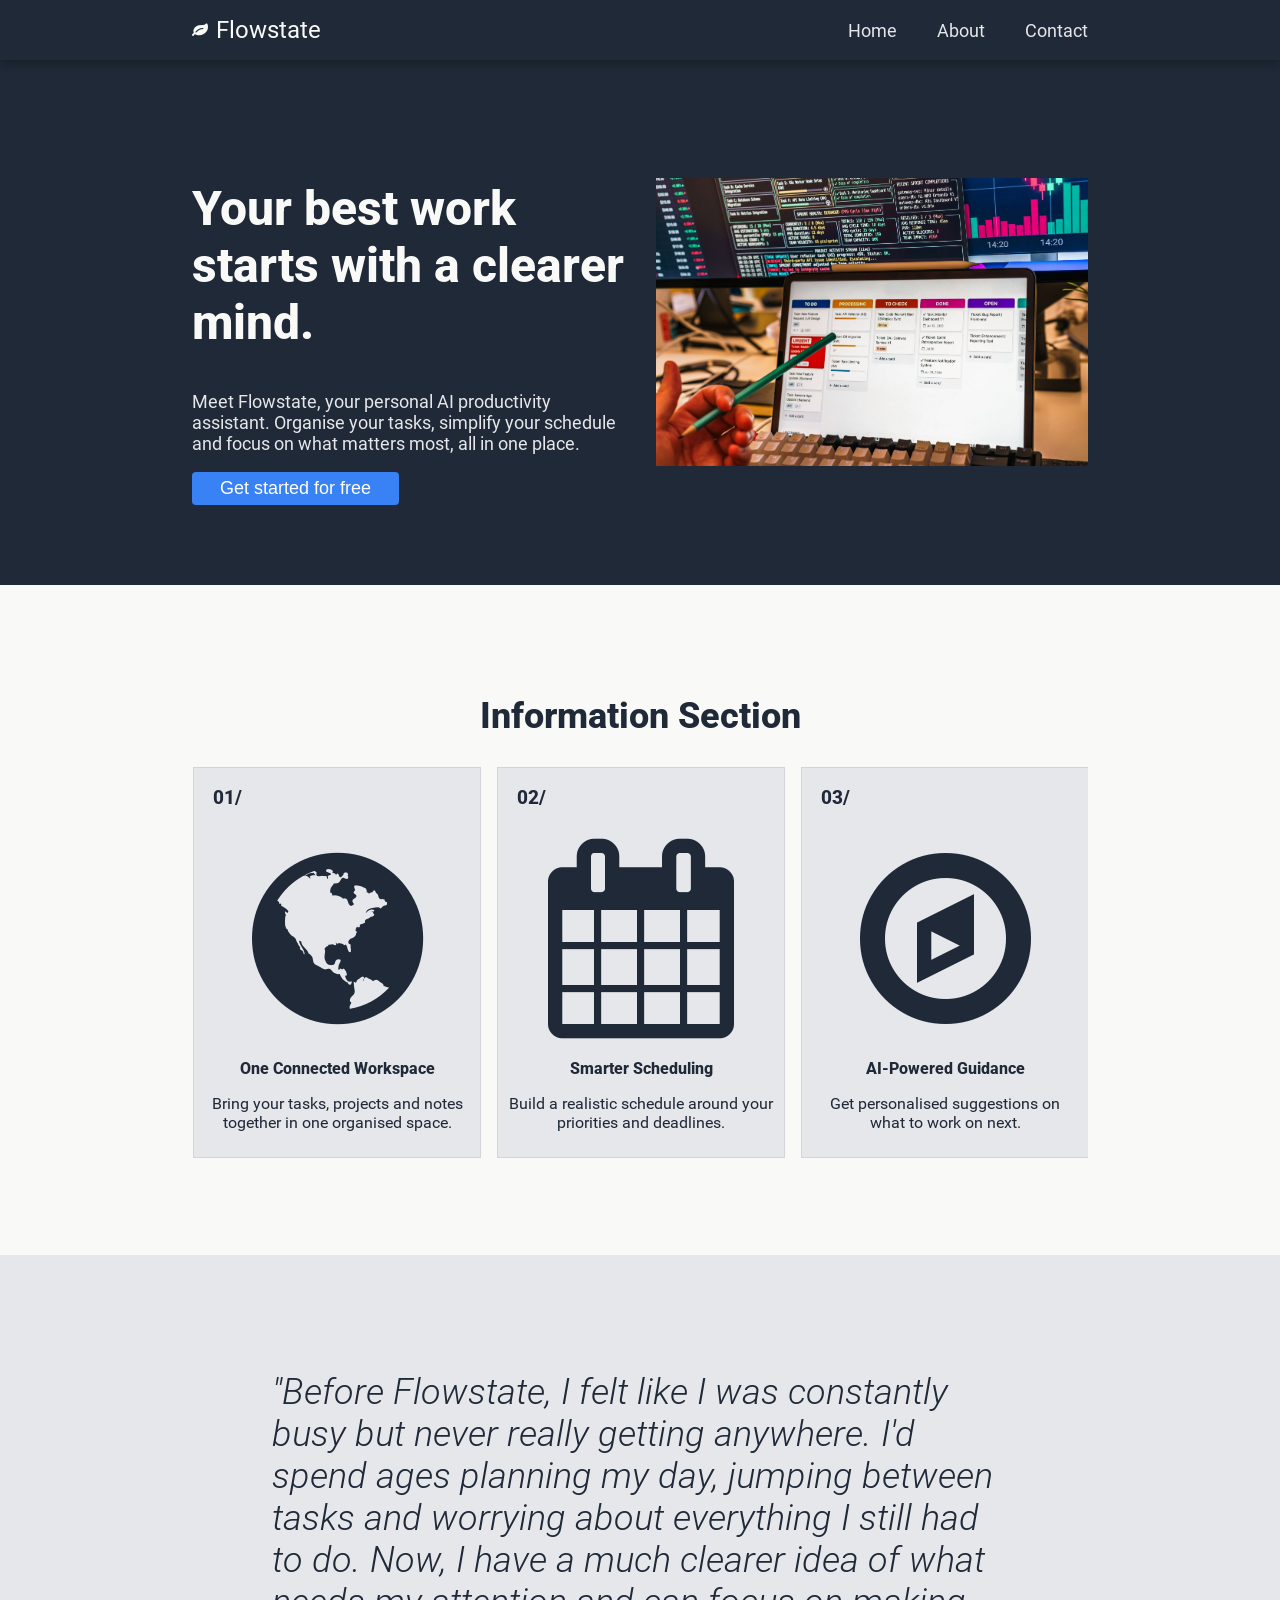
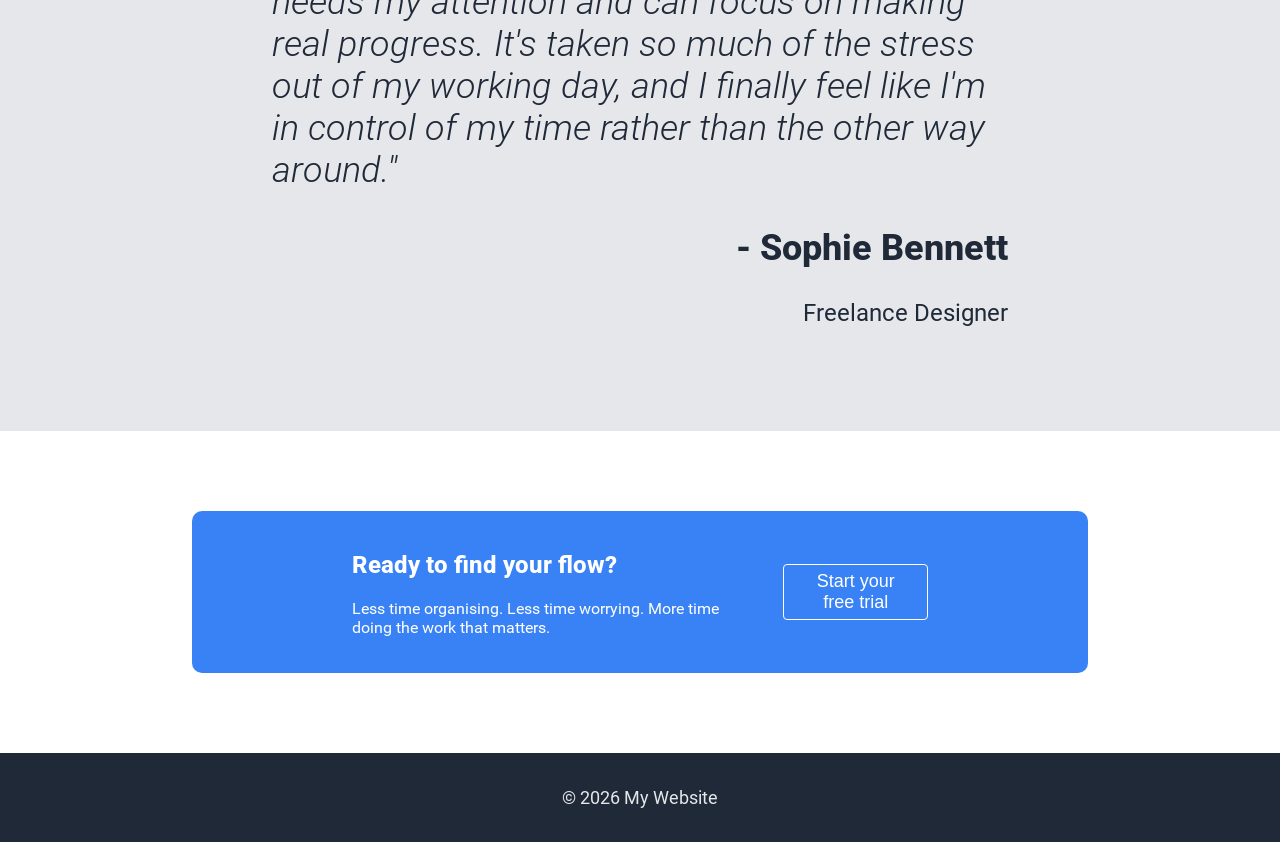
==== index.html @ 9361b4d7 "Made Logo a link to the home page Wrapped the logo text with anchor tag to make it navigate to the h" ====
<!DOCTYPE html>
<html lang="en">

<head>
    <meta charset="UTF-8">
    <meta name="viewport" content="width=device-width, initial-scale=1.0">
    <link rel="stylesheet" href="https://cdnjs.cloudflare.com/ajax/libs/font-awesome/4.7.0/css/font-awesome.min.css">
    <link rel="stylesheet" href="styles.css">
    <title>Document</title>
</head>

<body>
    <header class="header">
        <div class="brand">
            <i class="fa fa-leaf" aria-hidden="true"></i>
            <a href="index.html" class="brand-link">
                <h1 class="logo">Flowstate</h1>
            </a>
        </div>
        <input type="checkbox" id="nav-toggle" class="nav-toggle-checkbox">
        <label for="nav-toggle" class="nav-toggle">
            <i class="fa fa-bars"></i>
        </label>
        <div class="nav-container">
            <nav>
                <a href="index.html">Home</a>
            </nav>
            <nav>
                <a href="about.html">About</a>
            </nav>
            <nav>
                <a href="contact.html">Contact</a>
            </nav>
        </div>
    </header>
    <main>
        <section class="hero">
            <div>
                <h1>Your best work starts with a clearer mind.</h1>
                <p>Meet Flowstate, your personal AI productivity assistant. Organise your tasks, simplify your schedule
                    and focus on
                    what matters most, all in one place.</p>
                <button id="sign-up">Get started for free</button>
            </div>
            <div>
                <picture>
                    <source srcset="images/home/productivity-small.jpg" media="(max-width: 375px)">
                    <source srcset="images/home/productivity-medium.jpg" media="(max-width: 768px)">
                    <img src="images/home/productivity-large.jpg" alt="Lake surrounded by mountains">
                </picture>
            </div>
        </section>
        <section class="information">
            <!-- div containers have been added as a placeholder for now -->
            <h1>Information Section</h1>
            <ul>
                <li>
                    <h3>01/</h3>
                    <div><i class="fa fa-globe"></i></div>
                    <h4>One Connected Workspace</h4>
                    <p>Bring your tasks, projects and notes together in one organised space.</p>
                </li>
                <li>
                    <h3>02/</h3>
                    <div><i class="fa fa-calendar"></i></div>
                    <h4>Smarter Scheduling</h4>
                    <p>Build a realistic schedule around your priorities and deadlines.</p>
                </li>
                <li>
                    <h3>03/</h3>
                    <div><i class="fa fa-compass"></i></div>
                    <h4>AI-Powered Guidance</h4>
                    <p>Get personalised suggestions on what to work on next.</p>
                </li>
                <li>
                    <h3>04/</h3>
                    <div><i class="fa fa-paper-plane"></i></div>
                    <h4>Effortless Task Planning</h4>
                    <p>Turn your ideas and goals into clear, actionable tasks.</p>
                </li>
                <li>
                    <h3>05/</h3>
                    <div><i class="fa fa-bar-chart"></i></div>
                    <h4>Time & Resource Insights</h4>
                    <p>Understand where your time goes and make better use of it.</p>
                </li>
                <li>
                    <h3>06/</h3>
                    <div><i class="fa fa-gears"></i></div>
                    <h4>Automated Workflows</h4>
                    <p>Let AI handle repetitive planning and organisation.</p>
                </li>
                <li>
                    <h3>07/</h3>
                    <div><i class="fa fa-hourglass"></i></div>
                    <h4>Focus Time</h4>
                    <p>Protect your time for deep work and minimise distractions.</p>
                </li>
                <li>
                    <h3>08/</h3>
                    <div><i class="fa fa-thumbs-up"></i></div>
                    <h4>Progress & Achievements</h4>
                    <p>Track your progress, recognise your wins and build momentum.</p>
                </li>
            </ul>
        </section>
        <section class="testimonials">
            <p>"Before Flowstate, I felt like I was constantly busy but never really getting anywhere. I'd spend ages
                planning my day,
                jumping between tasks and worrying about everything I still had to do. Now, I have a much clearer idea
                of what needs
                my attention and can focus on making real progress. It's taken so much of the stress out of my working
                day, and I
                finally feel like I'm in control of my time rather than the other way around."</p>
            <h2>- Sophie Bennett</h2>
            <h3>Freelance Designer</h3>
        </section>
        <section class="cta">
            <div class="cta-container">
                <div>
                    <h2>Ready to find your flow?</h2>
                    <p>Less time organising. Less time worrying. More time doing the work that matters.</p>
                </div>
                <div>
                    <button>Start your free trial</button>
                </div>
            </div>
        </section>
    </main>
    <footer class="footer">
        <p>&copy; 2026 My Website</p>
    </footer>
</body>

</html>
---- styles.css ----
@font-face {
    font-family: 'Roboto';
    src: url('fonts/Roboto-Regular.woff') format('woff');
    font-weight: 400;
    font-style: normal;
}

@font-face {
    font-family: 'Roboto';
    src: url('fonts/Roboto-ExtraBold.woff') format('woff');
    font-weight: 800;
    font-style: normal;
}

@font-face {
    font-family: 'Roboto';
    src: url('fonts/Roboto-LightItalic.woff') format('woff');
    font-weight: 300;
    font-style: italic;
}

:root {
    --color-dark: #1F2937;
    --color-light: #F9FAF8;
    --color-gray: #E5E7EB;
    --color-border: #D1D5DB;
    --color-divider: #4B5563;
    --color-accent: #3882F6;
    --color-accent-hover: #2C6CD3;
    --color-white: #FFF;
    --color-black: #000;
}

html {
    font-family: 'Roboto', sans-serif;
    font-weight: 400;
    font-style: normal;
}

body {
    margin: 0;
    background-color: var(--color-white);
}

.logo {
    font-size: 24px;
    font-weight: 400;
    color: var(--color-light);
    margin: 0;
}

.brand {
    display: flex;
    align-items: center;
    gap: 0.5rem;
    color: var(--color-light);
}

.brand-link {
    text-decoration: none;
}

.header {
    display: flex;
    justify-content: space-between;
    align-items: center;
    padding: 1rem 15%;
    background-color: var(--color-dark);
    position: relative;
    z-index: 1;
    box-shadow: 0 4px 8px rgba(0, 0, 0, 0.25);
}

.nav-container {
    display: flex;
    color: var(--color-white);
    gap: 40px;
}

.nav-container a {
    color: var(--color-gray);
    text-decoration: none;
    font-size: 18px;
}

.nav-toggle {
    display: none;
    color: var(--color-light);
}

.nav-toggle-checkbox {
    display: none;
}

.footer {
    display: flex;
    justify-content: center;
    align-items: center;
    padding: 1rem 15%;
    background-color: var(--color-dark);
    color: var(--color-gray);
    font-size: 18px;
}

.hero {
    display: flex;
    padding: 5rem 15%;
    background-color: var(--color-dark);
    align-items: center;
    justify-content: space-between;
    gap: 2rem;
}

.hero>div {
    flex: 1;
}

.hero img {
    max-width: 100%;
    display: block;
}

.hero h1 {
    color: var(--color-light);
    font-size: 48px;
    font-weight: 800;
}

.hero p {
    color: var(--color-gray);
    font-size: 18px;
}

#sign-up {
    padding: 6px 28px;
    font-size: 18px;
    background-color: var(--color-accent);
    color: var(--color-white);
    border: none;
    border-radius: 4px;
    cursor: pointer;
}

#sign-up:hover {
    background-color: var(--color-accent-hover);
}

.information {
    padding: 5rem 15%;
    background-color: var(--color-light);
    text-align: center;
}

.information h1 {
    font-size: 36px;
    font-weight: 800;
    color: var(--color-dark);
}

.information ul h3 {
    text-align: left;
    margin: 10px;
}

.information ul h4 {
    margin: 0;
}

.information ul {
    display: flex;
    gap: 1rem;
    overflow-x: scroll;
    scroll-snap-type: x mandatory;
    padding: 1px;
}

.information ul::scroll-button(*) {
    border: 0;
    font-size: 2rem;
    background: none;
    color: var(--color-dark);
    opacity: 0.7;
    cursor: pointer;
}

.information ul::scroll-button(*):hover,
.information ul::scroll-button(*):focus {
    opacity: 1;
}

.information ul::scroll-button(*):active {
    translate: 1px 1px;
}

.information ul::scroll-button(*):disabled {
    color: var(--color-gray);
    cursor: unset;
}

.information ul::scroll-button(left) {
    content: "◄" / "Previous";
}

.information ul::scroll-button(right) {
    content: "►" / "Next";
}

.information ul li {
    background-color: var(--color-gray);
    border: 1px solid var(--color-border);
    display: flex;
    flex-direction: column;
    align-items: left;
    color: var(--color-dark);
    flex: 0 0 30%;
    scroll-snap-align: center;
    padding: 1%;
}

.information div {
    height: 200px;
    width: 200px;
    margin: 20px;
    border-radius: 10%;
    align-self: center;
}

.information div i {
    font-size: 200px;
    color: var(--color-dark);
}

.testimonials {
    padding: 5rem 15%;
    background-color: var(--color-gray);
    text-align: center;
}

.testimonials p {
    padding: 0 5rem;
    font-size: 36px;
    font-weight: 300;
    font-style: italic;
    text-align: left;
    color: var(--color-dark);
}

.testimonials h2,
.testimonials h3 {
    padding: 0 5rem;
    font-size: 36px;
    font-weight: 800;
    text-align: right;
    color: var(--color-dark);
}

.testimonials h3 {
    font-size: 24px;
    font-weight: 400;
    text-align: right;
    color: var(--color-dark);
}

.cta {
    padding: 5rem 15%;
    text-align: center;
}

.cta-container {
    padding: 20px 10rem;
    display: flex;
    background-color: var(--color-accent);
    justify-content: space-between;
    align-items: center;
    gap: 2rem;
    color: var(--color-white);
    border-radius: 10px;
}

.cta-container:first-child {
    text-align: left;
}

.cta button {
    padding: 6px 28px;
    font-size: 18px;
    background-color: var(--color-accent);
    color: var(--color-white);
    border: 1px solid var(--color-white);
    border-radius: 4px;
    cursor: pointer;
}

.cta button:hover {
    background-color: var(--color-white);
    color: var(--color-accent);
}

.submit-form-button {
    padding: 6px 28px;
    font-size: 18px;
    background-color: var(--color-accent);
    color: var(--color-white);
    border: none;
    border-radius: 4px;
    cursor: pointer;
    height: 45px;
    margin-top: 15px;
}

.submit-form-button:hover {
    background-color: var(--color-accent-hover);
}

.contact-form {
    display: flex;
    flex-direction: column;
    gap: 1rem;
    max-width: 600px;
    margin: 0 auto;
    color: var(--color-white);
}

#form-input {
    padding: 6px 12px;
    font-size: 16px;
    border-radius: 4px;
    background-color: var(--color-white);
    color: var(--color-black);
    height: 27px;
}

#message {
    padding: 6px 12px;
    font-size: 16px;
    border-radius: 4px;
    background-color: var(--color-white);
    color: var(--color-black);
    height: 150px;
}

#contact-text {
    color: var(--color-white);
}

#contact-content {
    flex-direction: column;
    display: flex;
    gap: 2rem;
    text-align: left;
}

.contact-form-container {
    text-align: left;
}

.about-hero {
    align-items: stretch;
}

.about-hero-text {
    display: flex;
    flex-direction: column;
    justify-content: space-between;
}

.about-team h1,
.about-principles h1 {
    font-size: 36px;
    font-weight: 800;
    color: var(--color-dark);
}

.about-team {
    padding: 5rem 15%;
    background-color: var(--color-light);
    text-align: left;
    color: var(--color-dark);
}

.about-team>p {
    font-size: 18px;
}

.about-team-card {
    flex: 1;
    display: flex;
    flex-direction: column;
    align-items: flex-start;
    justify-content: space-between;
    gap: 4rem;
    padding: 2rem;
    background-color: var(--color-gray);
    border: 1px solid var(--color-border);
}

.about-team-photo {
    display: flex;
    justify-content: center;
    align-items: center;
    width: 160px;
    height: 160px;
    background-color: var(--color-dark);
}

.about-team-photo i {
    font-size: 100px;
    color: var(--color-light);
}

.about-team-info h3 {
    font-size: 22px;
    font-weight: 800;
    margin: 0 0 0.25rem;
}

.about-team-info p {
    margin: 0;
    color: var(--color-accent);
}

.about-team ul {
    display: flex;
    gap: 2rem;
    padding: 0;
    margin: 3rem 0 0;
    list-style: none;
}

.about-principles {
    padding: 5rem 15%;
    background-color: var(--color-dark);
    color: var(--color-gray);
}

.about-principles h1 {
    color: var(--color-light);
}

.about-principles ul {
    padding: 0;
    margin: 3rem 0 0;
    list-style: none;
}

.about-principles li {
    display: grid;
    grid-template-columns: 1fr 1fr 1fr;
    gap: 2rem;
    padding: 1.5rem 0;
    border-bottom: 1px solid var(--color-divider);
}

.about-principles li:last-child {
    border-bottom: none;
}

.about-principles li h3,
.about-principles li h2,
.about-principles li p {
    margin: 0;
    font-size: 18px;
    font-weight: 400;
    line-height: 1.6;
}

.about-principles li h3 {
    color: var(--color-accent);
}

.about-principles li h2 {
    color: var(--color-light);
}

@media (max-width: 768px) {
    .header:has(.nav-toggle-checkbox:checked) {
        box-shadow: none;
    }

    .nav-toggle {
        display: block;
        font-size: 28px;
        cursor: pointer;
    }

    .nav-container {
        display: none;
        flex-direction: column;
        gap: 10px;
        position: absolute;
        top: 80px;
        left: 0;
        padding: 2rem 15%;
        box-sizing: border-box;
        overflow-y: hidden;
        box-shadow: 0 10px 10px rgba(0, 0, 0, 0.16);
        width: 100%;
        background-color: var(--color-dark);
    }

    .nav-toggle-checkbox:checked~.nav-container {
        display: flex;
    }

    .hero {
        flex-direction: column;
        text-align: center;
        padding: 3rem 10%;
    }

    .hero h1 {
        margin: 0;
    }

    .hero>div {
        flex: unset;
    }

    .information {
        padding: 3rem 10%;
    }

    .information ul {
        flex-direction: row;
        padding: 0;
    }

    /* .information ul li {
        flex: 0 0 33.33%;
    } */

    .testimonials {
        padding: 3rem 10%;
    }

    .testimonials p,
    .testimonials h2 {
        text-align: center;
        padding: 0;
        font-size: 24px;
    }

    .cta {
        padding: 3rem 10%;
    }

    .cta-container {
        flex-direction: column;
        padding: 1rem;
        gap: 1rem;
    }

    .cta-container:first-child {
        text-align: center;
    }

    .contact-form-container {
        width: 100%;
    }

    .about-team,
    .about-principles {
        padding: 3rem 10%;
    }

    .about-team ul {
        flex-direction: column;
    }

    .about-principles li {
        grid-template-columns: 1fr;
        gap: 0.5rem;
    }
}

@media (max-width: 375px) {
    .header {
        text-align: center;
        padding: 10px 10%;
    }

    .logo {
        font-size: 20px;
    }

    .nav-container {
        flex-direction: column;
        gap: 20px;
        align-items: center;
    }

    .hero h1 {
        font-size: 36px;
    }

    .information h1,
    .about-team h1,
    .about-principles h1 {
        font-size: 28px;
    }

    .testimonials p,
    .testimonials h2 {
        font-size: 18px;
    }
}
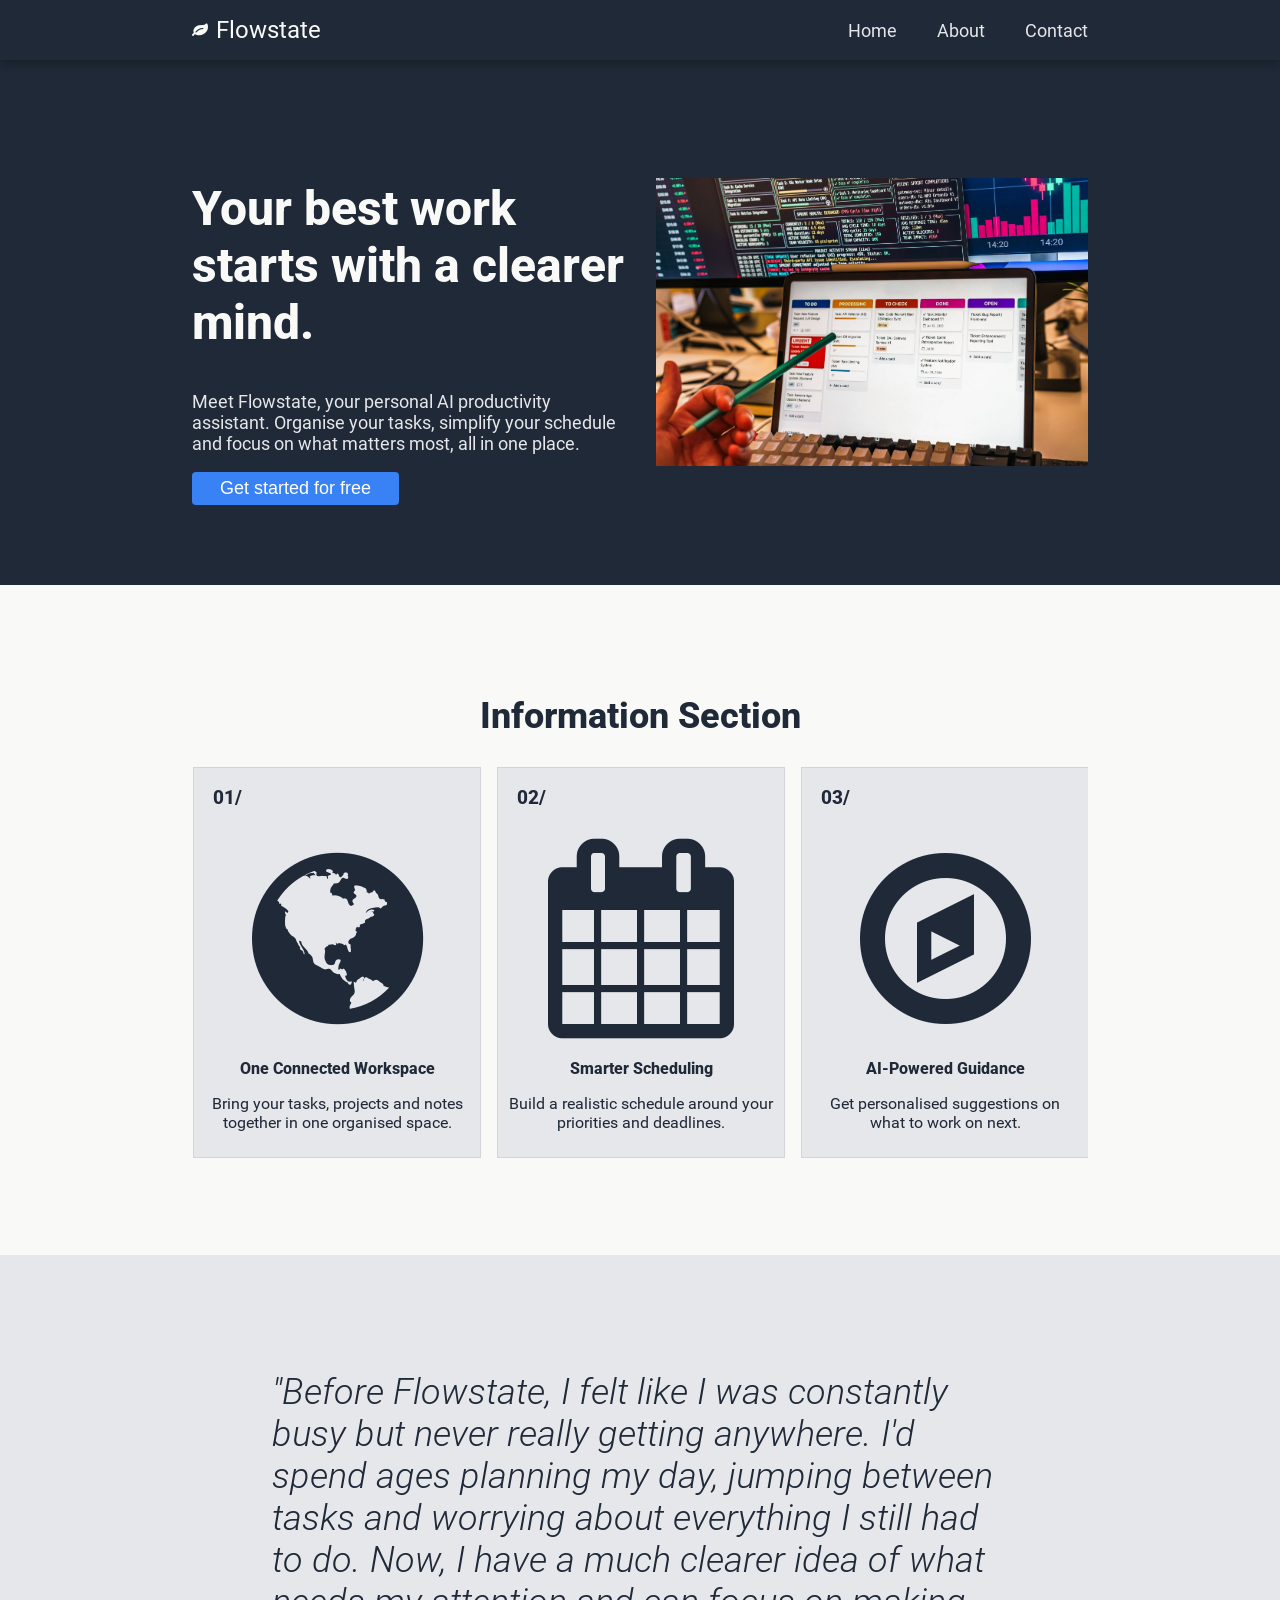
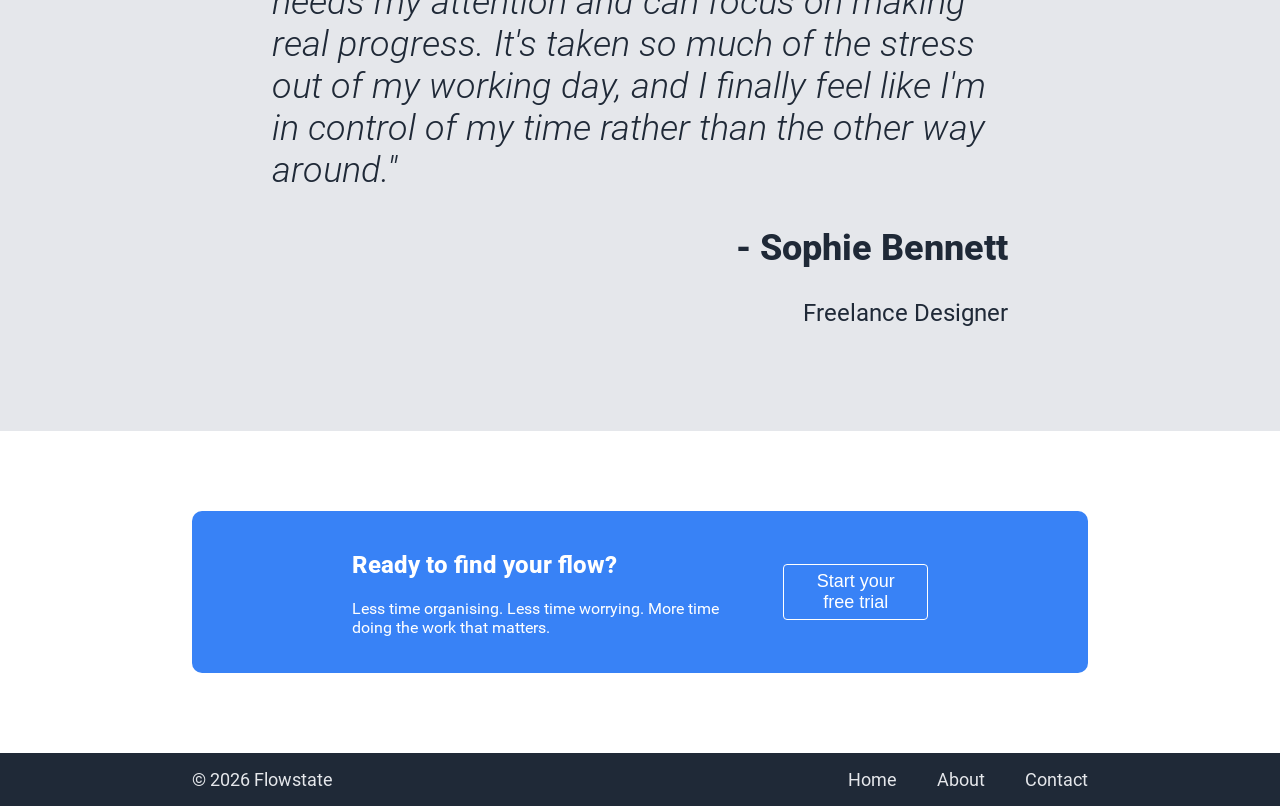
==== commit b8c92591: "footer links added navigation links to other pages in the footer, to adhere to the infinity concept" ====
--- a/index.html
+++ b/index.html
@@ -6,7 +6,7 @@
     <meta name="viewport" content="width=device-width, initial-scale=1.0">
     <link rel="stylesheet" href="https://cdnjs.cloudflare.com/ajax/libs/font-awesome/4.7.0/css/font-awesome.min.css">
     <link rel="stylesheet" href="styles.css">
-    <title>Document</title>
+    <title>Home | Flowstate</title>
 </head>
 
 <body>
@@ -21,17 +21,11 @@
         <label for="nav-toggle" class="nav-toggle">
             <i class="fa fa-bars"></i>
         </label>
-        <div class="nav-container">
-            <nav>
-                <a href="index.html">Home</a>
-            </nav>
-            <nav>
-                <a href="about.html">About</a>
-            </nav>
-            <nav>
-                <a href="contact.html">Contact</a>
-            </nav>
-        </div>
+        <nav class="nav-container">
+            <a href="index.html">Home</a>
+            <a href="about.html">About</a>
+            <a href="contact.html">Contact</a>
+        </nav>
     </header>
     <main>
         <section class="hero">
@@ -40,15 +34,13 @@
                 <p>Meet Flowstate, your personal AI productivity assistant. Organise your tasks, simplify your schedule
                     and focus on
                     what matters most, all in one place.</p>
-                <button id="sign-up">Get started for free</button>
+                <a href="contact.html"><button id="sign-up">Get started for free</button></a>
             </div>
-            <div>
-                <picture>
-                    <source srcset="images/home/productivity-small.jpg" media="(max-width: 375px)">
-                    <source srcset="images/home/productivity-medium.jpg" media="(max-width: 768px)">
-                    <img src="images/home/productivity-large.jpg" alt="Lake surrounded by mountains">
-                </picture>
-            </div>
+            <picture>
+                <source srcset="images/home/productivity-small.jpg" media="(max-width: 375px)">
+                <source srcset="images/home/productivity-medium.jpg" media="(max-width: 768px)">
+                <img src="images/home/productivity-large.jpg" alt="Lake surrounded by mountains">
+            </picture>
         </section>
         <section class="information">
             <!-- div containers have been added as a placeholder for now -->
@@ -105,13 +97,13 @@
             </ul>
         </section>
         <section class="testimonials">
-            <p>"Before Flowstate, I felt like I was constantly busy but never really getting anywhere. I'd spend ages
+            <blockquote>"Before Flowstate, I felt like I was constantly busy but never really getting anywhere. I'd spend ages
                 planning my day,
                 jumping between tasks and worrying about everything I still had to do. Now, I have a much clearer idea
                 of what needs
                 my attention and can focus on making real progress. It's taken so much of the stress out of my working
                 day, and I
-                finally feel like I'm in control of my time rather than the other way around."</p>
+                finally feel like I'm in control of my time rather than the other way around."</blockquote>
             <h2>- Sophie Bennett</h2>
             <h3>Freelance Designer</h3>
         </section>
@@ -122,13 +114,18 @@
                     <p>Less time organising. Less time worrying. More time doing the work that matters.</p>
                 </div>
                 <div>
-                    <button>Start your free trial</button>
+                    <a href="contact.html"><button>Start your free trial</button></a>
                 </div>
             </div>
         </section>
     </main>
     <footer class="footer">
-        <p>&copy; 2026 My Website</p>
+        <p>&copy; 2026 Flowstate</p>
+        <nav class="footer-links">
+            <a href="index.html">Home</a>
+            <a href="about.html">About</a>
+            <a href="contact.html">Contact</a>
+        </nav>
     </footer>
 </body>
 
--- a/styles.css
+++ b/styles.css
@@ -38,8 +38,21 @@
 }
 
 body {
+    display: flex;
+    flex-direction: column;
     margin: 0;
+    min-height: 100vh;
     background-color: var(--color-white);
+}
+
+main {
+    display: flex;
+    flex-direction: column;
+    flex: 1;
+}
+
+.contact-hero {
+    flex: 1;
 }
 
 .logo {
@@ -73,11 +86,11 @@
 
 .nav-container {
     display: flex;
-    color: var(--color-white);
     gap: 40px;
 }
 
 .nav-container a {
+    display: block;
     color: var(--color-gray);
     text-decoration: none;
     font-size: 18px;
@@ -94,12 +107,27 @@
 
 .footer {
     display: flex;
-    justify-content: center;
+    justify-content: space-between;
     align-items: center;
+    gap: 1rem;
     padding: 1rem 15%;
     background-color: var(--color-dark);
     color: var(--color-gray);
     font-size: 18px;
+}
+
+.footer p {
+    margin: 0;
+}
+
+.footer-links {
+    display: flex;
+    gap: 40px;
+}
+
+.footer-links a {
+    color: var(--color-gray);
+    text-decoration: none;
 }
 
 .hero {
@@ -111,7 +139,8 @@
     gap: 2rem;
 }
 
-.hero>div {
+.hero > div,
+.hero > picture {
     flex: 1;
 }
 
@@ -236,7 +265,8 @@
     text-align: center;
 }
 
-.testimonials p {
+.testimonials blockquote {
+    margin: 1em 0;
     padding: 0 5rem;
     font-size: 36px;
     font-weight: 300;
@@ -473,6 +503,17 @@
 }
 
 @media (max-width: 768px) {
+    .footer {
+        flex-direction: column;
+        align-items: flex-start;
+        padding: 1rem 10%;
+    }
+
+    .footer-links {
+        flex-direction: column;
+        gap: 10px;
+    }
+
     .header:has(.nav-toggle-checkbox:checked) {
         box-shadow: none;
     }
@@ -512,7 +553,8 @@
         margin: 0;
     }
 
-    .hero>div {
+    .hero > div,
+    .hero > picture {
         flex: unset;
     }
 
@@ -533,7 +575,7 @@
         padding: 3rem 10%;
     }
 
-    .testimonials p,
+    .testimonials blockquote,
     .testimonials h2 {
         text-align: center;
         padding: 0;
@@ -599,7 +641,7 @@
         font-size: 28px;
     }
 
-    .testimonials p,
+    .testimonials blockquote,
     .testimonials h2 {
         font-size: 18px;
     }
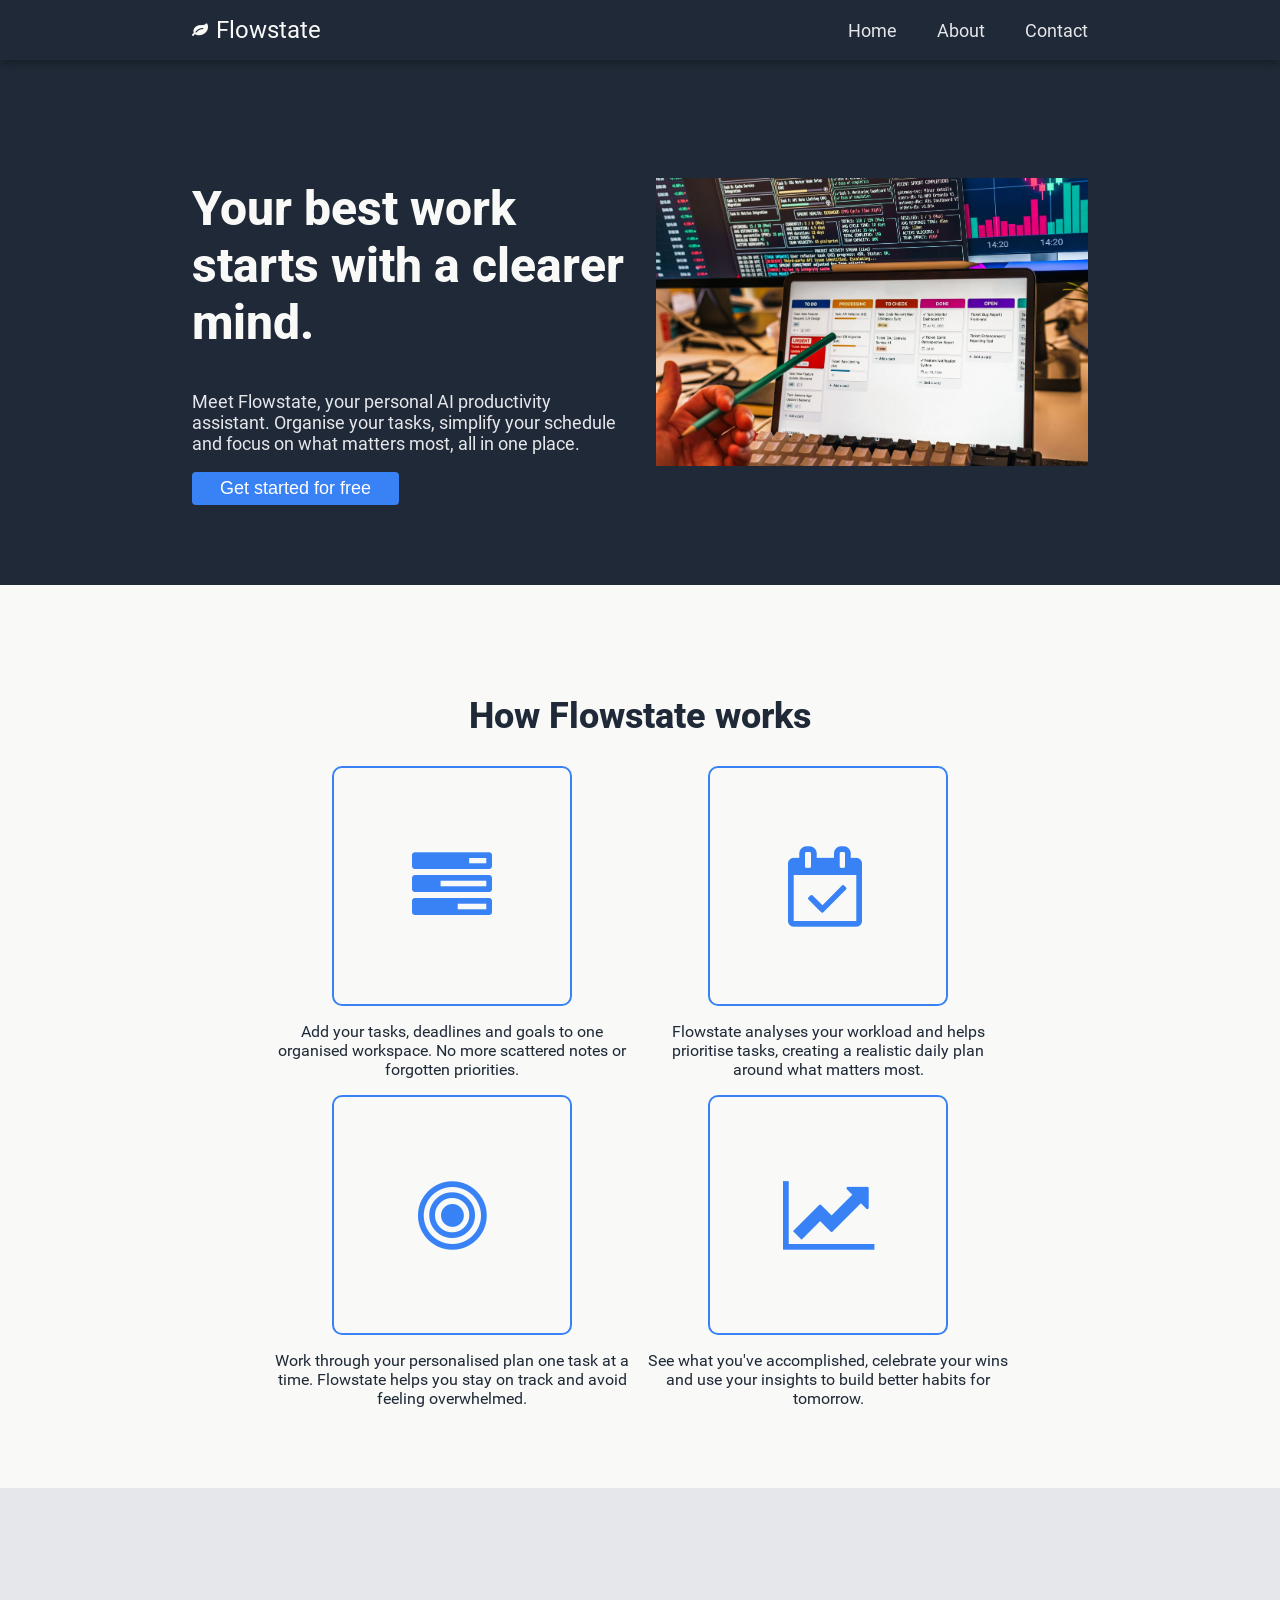
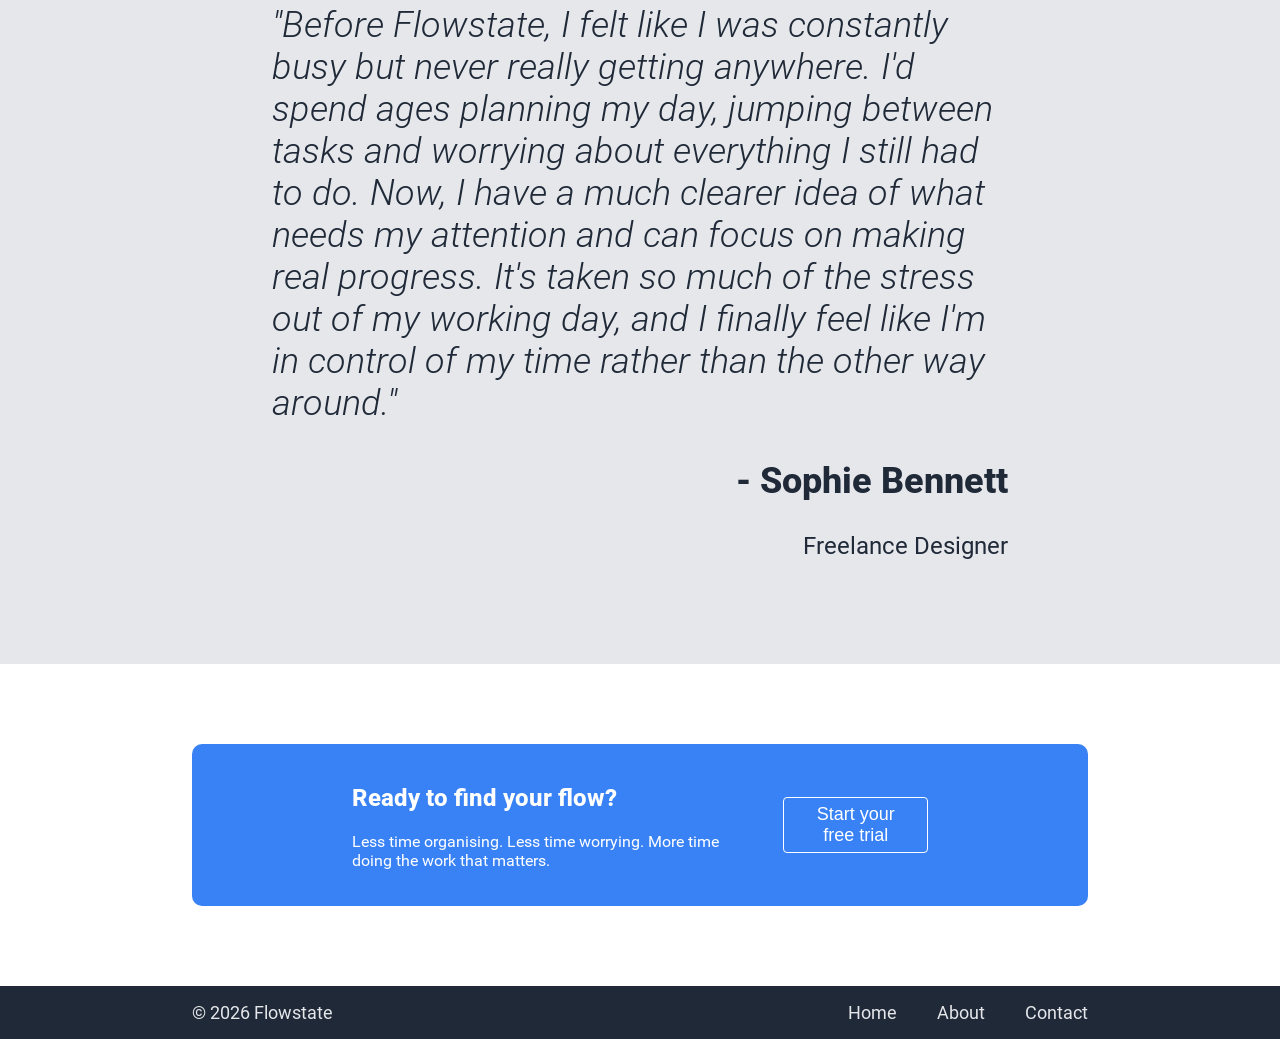
==== commit 52b0fdfd: "fig captions Moved carousel section to about page, and replaced with 4 fig captions as outlined in b" ====
--- a/index.html
+++ b/index.html
@@ -42,59 +42,26 @@
                 <img src="images/home/productivity-large.jpg" alt="Lake surrounded by mountains">
             </picture>
         </section>
-        <section class="information">
-            <!-- div containers have been added as a placeholder for now -->
-            <h1>Information Section</h1>
-            <ul>
-                <li>
-                    <h3>01/</h3>
-                    <div><i class="fa fa-globe"></i></div>
-                    <h4>One Connected Workspace</h4>
-                    <p>Bring your tasks, projects and notes together in one organised space.</p>
-                </li>
-                <li>
-                    <h3>02/</h3>
-                    <div><i class="fa fa-calendar"></i></div>
-                    <h4>Smarter Scheduling</h4>
-                    <p>Build a realistic schedule around your priorities and deadlines.</p>
-                </li>
-                <li>
-                    <h3>03/</h3>
-                    <div><i class="fa fa-compass"></i></div>
-                    <h4>AI-Powered Guidance</h4>
-                    <p>Get personalised suggestions on what to work on next.</p>
-                </li>
-                <li>
-                    <h3>04/</h3>
-                    <div><i class="fa fa-paper-plane"></i></div>
-                    <h4>Effortless Task Planning</h4>
-                    <p>Turn your ideas and goals into clear, actionable tasks.</p>
-                </li>
-                <li>
-                    <h3>05/</h3>
-                    <div><i class="fa fa-bar-chart"></i></div>
-                    <h4>Time & Resource Insights</h4>
-                    <p>Understand where your time goes and make better use of it.</p>
-                </li>
-                <li>
-                    <h3>06/</h3>
-                    <div><i class="fa fa-gears"></i></div>
-                    <h4>Automated Workflows</h4>
-                    <p>Let AI handle repetitive planning and organisation.</p>
-                </li>
-                <li>
-                    <h3>07/</h3>
-                    <div><i class="fa fa-hourglass"></i></div>
-                    <h4>Focus Time</h4>
-                    <p>Protect your time for deep work and minimise distractions.</p>
-                </li>
-                <li>
-                    <h3>08/</h3>
-                    <div><i class="fa fa-thumbs-up"></i></div>
-                    <h4>Progress & Achievements</h4>
-                    <p>Track your progress, recognise your wins and build momentum.</p>
-                </li>
-            </ul>
+        <section class="features">
+            <h1>How Flowstate works</h1>
+            <div class="feature-list">
+                <figure class="feature-card">
+                    <div class="feature-icon"><i class="fa fa-tasks"></i></div>
+                    <figcaption>Add your tasks, deadlines and goals to one organised workspace. No more scattered notes or forgotten priorities.</figcaption>
+                </figure>
+                <figure class="feature-card">
+                    <div class="feature-icon"><i class="fa fa-calendar-check-o"></i></div>
+                    <figcaption>Flowstate analyses your workload and helps prioritise tasks, creating a realistic daily plan around what matters most.</figcaption>
+                </figure>
+                <figure class="feature-card">
+                    <div class="feature-icon"><i class="fa fa-bullseye"></i></div>
+                    <figcaption>Work through your personalised plan one task at a time. Flowstate helps you stay on track and avoid feeling overwhelmed.</figcaption>
+                </figure>
+                <figure class="feature-card">
+                    <div class="feature-icon"><i class="fa fa-line-chart"></i></div>
+                    <figcaption>See what you've accomplished, celebrate your wins and use your insights to build better habits for tomorrow.</figcaption>
+                </figure>
+            </div>
         </section>
         <section class="testimonials">
             <blockquote>"Before Flowstate, I felt like I was constantly busy but never really getting anywhere. I'd spend ages
--- a/styles.css
+++ b/styles.css
@@ -259,6 +259,50 @@
     color: var(--color-dark);
 }
 
+.features {
+    padding: 5rem 15%;
+    background-color: var(--color-light);
+}
+
+.features h1 {
+    font-size: 36px;
+    font-weight: 800;
+    color: var(--color-dark);
+    text-align: center;
+}
+
+.feature-list {
+    display: flex;
+    flex-wrap: wrap;
+    gap: 1rem;
+    padding: 0 5rem;
+}
+
+.feature-card {
+    display: flex;
+    flex-direction: column;
+    align-items: center;
+    gap: 1rem;
+    box-sizing: border-box;
+    flex: 1 1 calc(25% - 1rem);
+    margin: 0;
+    color: var(--color-dark);
+    text-align: center;
+}
+
+.feature-icon {
+    display: flex;
+    align-items: center;
+    justify-content: center;
+    box-sizing: border-box;
+    width: 15rem;
+    height: 15rem;
+    border: 2px solid var(--color-accent);
+    border-radius: 10px;
+    color: var(--color-accent);
+    font-size: 5rem;
+}
+
 .testimonials {
     padding: 5rem 15%;
     background-color: var(--color-gray);
@@ -474,11 +518,14 @@
 }
 
 .about-principles li {
-    display: grid;
-    grid-template-columns: 1fr 1fr 1fr;
+    display: flex;
     gap: 2rem;
     padding: 1.5rem 0;
     border-bottom: 1px solid var(--color-divider);
+}
+
+.about-principles li > * {
+    flex: 1;
 }
 
 .about-principles li:last-child {
@@ -562,9 +609,21 @@
         padding: 3rem 10%;
     }
 
+    .features {
+        padding: 3rem 10%;
+    }
+
+    .feature-list {
+        padding: 0;
+    }
+
     .information ul {
         flex-direction: row;
         padding: 0;
+    }
+
+    .feature-card {
+        flex-basis: calc(50% - 0.5rem);
     }
 
     /* .information ul li {
@@ -610,8 +669,12 @@
     }
 
     .about-principles li {
-        grid-template-columns: 1fr;
+        flex-direction: column;
         gap: 0.5rem;
+    }
+
+    .about-principles li > * {
+        flex: initial;
     }
 }
 
@@ -641,6 +704,10 @@
         font-size: 28px;
     }
 
+    .feature-card {
+        flex-basis: 100%;
+    }
+
     .testimonials blockquote,
     .testimonials h2 {
         font-size: 18px;
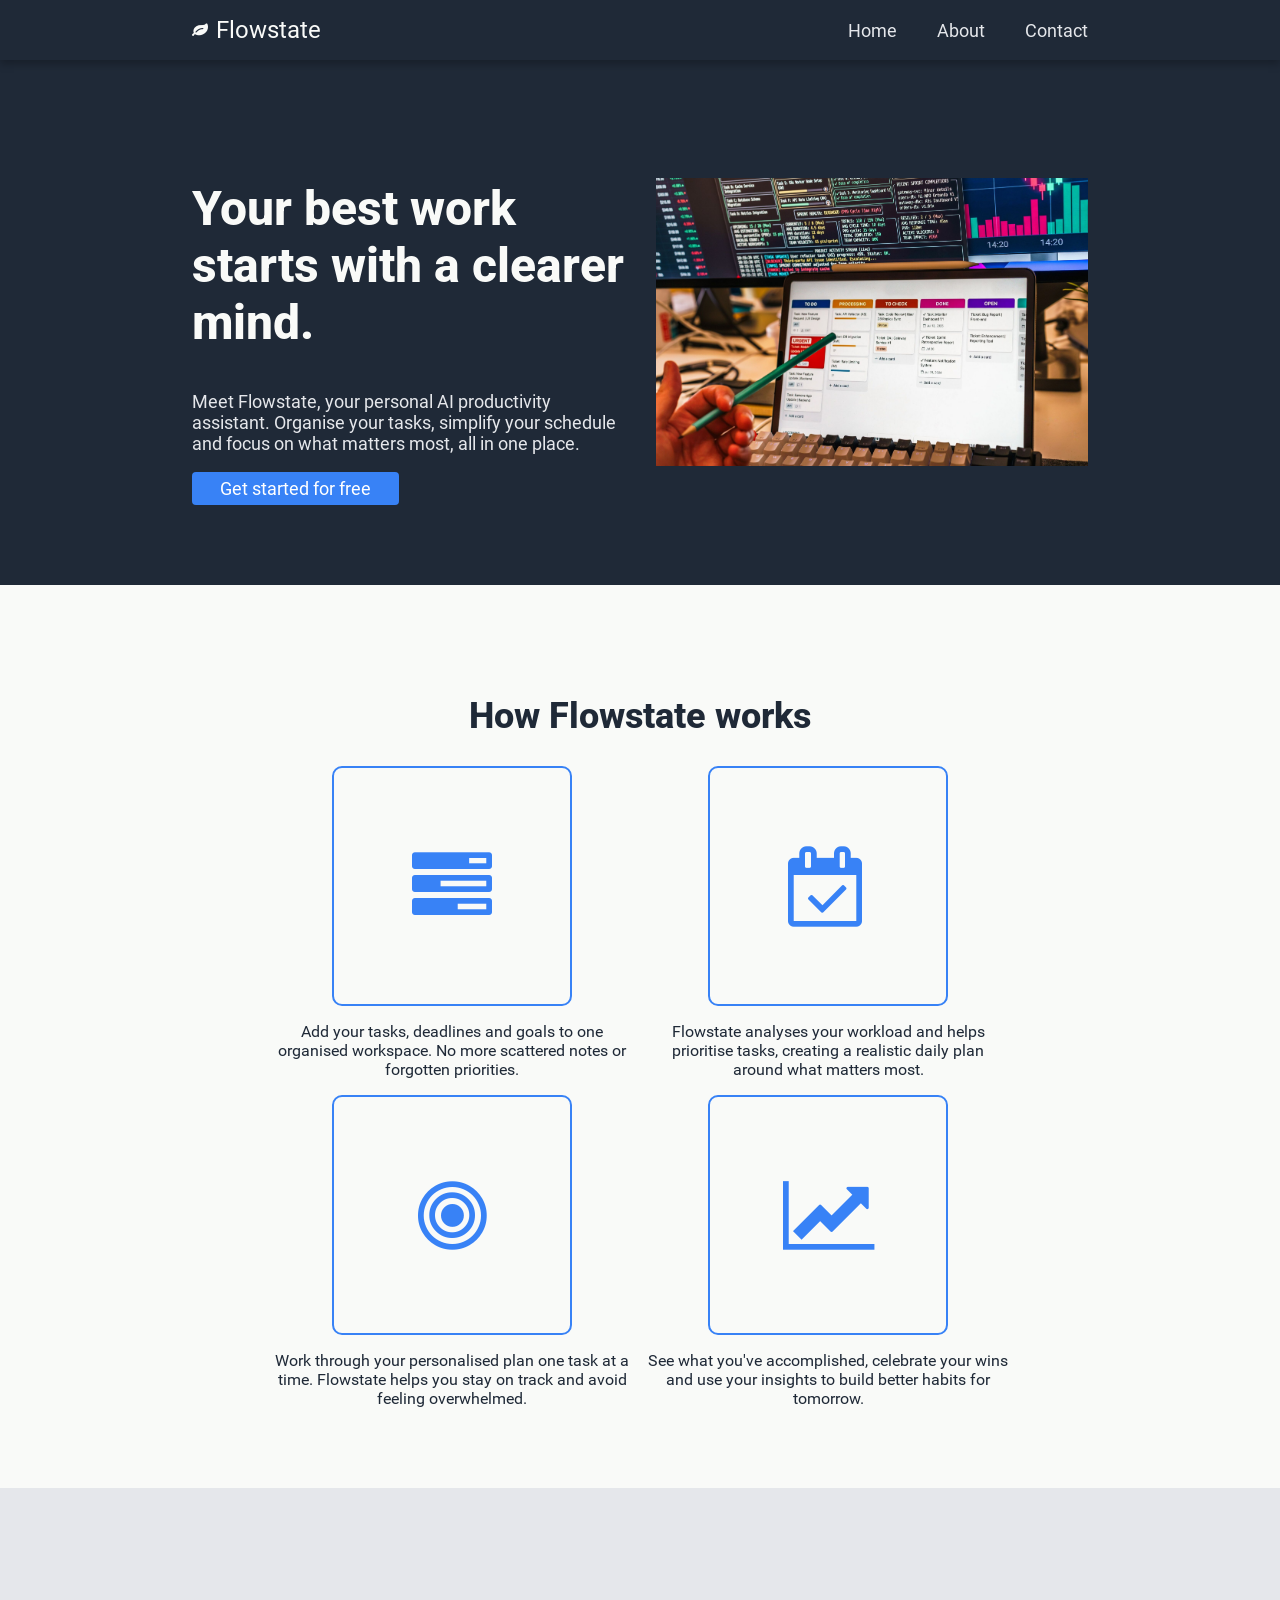
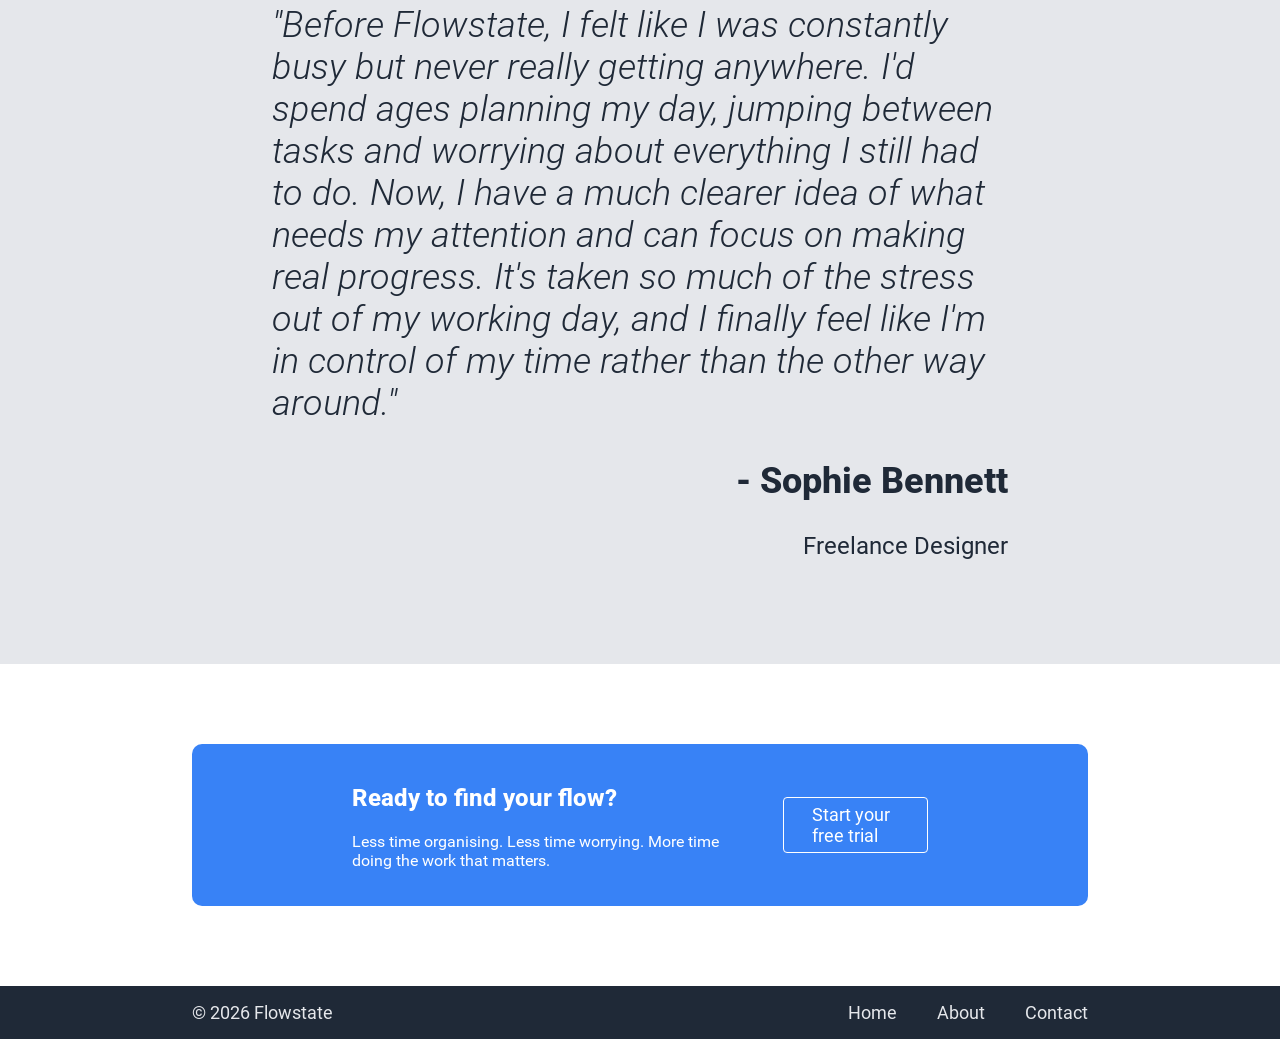
==== commit f3cad476: "call to action links removed redundant buttons from call to action links, keeping only <a> tags and " ====
--- a/index.html
+++ b/index.html
@@ -34,7 +34,7 @@
                 <p>Meet Flowstate, your personal AI productivity assistant. Organise your tasks, simplify your schedule
                     and focus on
                     what matters most, all in one place.</p>
-                <a href="contact.html"><button id="sign-up">Get started for free</button></a>
+                <a class="sign-up-link" href="contact.html">Get started for free</a>
             </div>
             <picture>
                 <source srcset="images/home/productivity-small.jpg" media="(max-width: 375px)">
@@ -81,7 +81,7 @@
                     <p>Less time organising. Less time worrying. More time doing the work that matters.</p>
                 </div>
                 <div>
-                    <a href="contact.html"><button>Start your free trial</button></a>
+                    <a class="cta-link" href="contact.html">Start your free trial</a>
                 </div>
             </div>
         </section>
--- a/styles.css
+++ b/styles.css
@@ -160,17 +160,17 @@
     font-size: 18px;
 }
 
-#sign-up {
+.sign-up-link {
+    display: inline-block;
     padding: 6px 28px;
     font-size: 18px;
     background-color: var(--color-accent);
     color: var(--color-white);
-    border: none;
     border-radius: 4px;
-    cursor: pointer;
-}
-
-#sign-up:hover {
+    text-decoration: none;
+}
+
+.sign-up-link:hover {
     background-color: var(--color-accent-hover);
 }
 
@@ -355,17 +355,18 @@
     text-align: left;
 }
 
-.cta button {
+.cta-link {
+    display: inline-block;
     padding: 6px 28px;
     font-size: 18px;
     background-color: var(--color-accent);
     color: var(--color-white);
     border: 1px solid var(--color-white);
     border-radius: 4px;
-    cursor: pointer;
-}
-
-.cta button:hover {
+    text-decoration: none;
+}
+
+.cta-link:hover {
     background-color: var(--color-white);
     color: var(--color-accent);
 }
